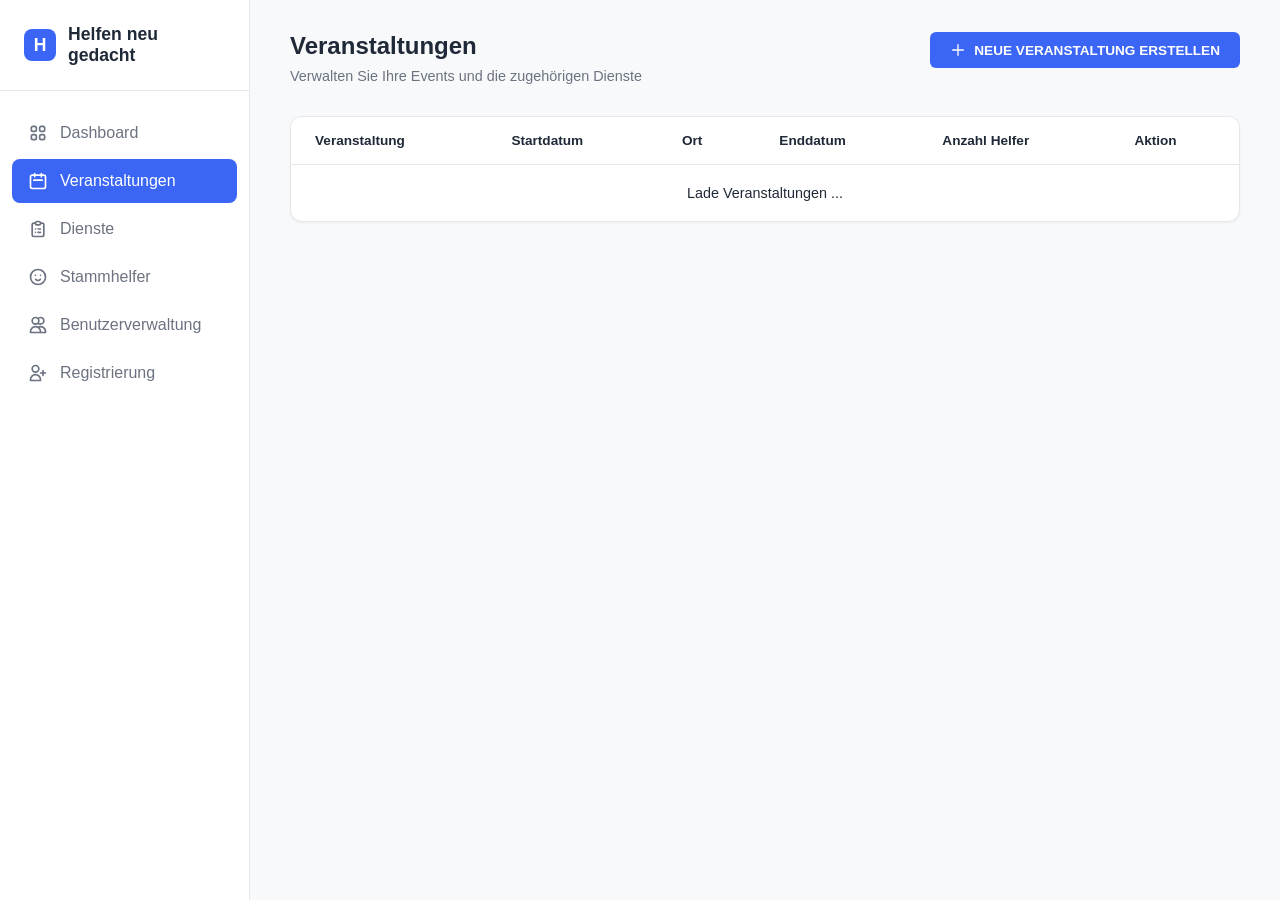
==== Frontend/entities/helpingEvents.html @ dfa7726c "feat: add html and css file for HelpingEvent" ====
<!DOCTYPE html>
<html lang="de">

<head>
    <meta charset="UTF-8">
    <meta name="viewport" content="width=device-width, initial-scale=1.0">
    <title>Veranstaltungen - Helfen neu gedacht</title>
    <link rel="stylesheet" href="../style/styles.css">
</head>

<body>

    <aside class="sidebar">
        <div class="brand">
            <div class="brand-icon">H</div>
            <div>Helfen neu<br>gedacht</div>
        </div>
        <nav class="nav-menu">
            <a href="#" class="nav-item">
                <svg fill="none" stroke="currentColor" viewBox="0 0 24 24">
                    <path stroke-linecap="round" stroke-linejoin="round" stroke-width="2"
                        d="M4 6a2 2 0 012-2h2a2 2 0 012 2v2a2 2 0 01-2 2H6a2 2 0 01-2-2V6zM14 6a2 2 0 012-2h2a2 2 0 012 2v2a2 2 0 01-2 2h-2a2 2 0 01-2-2V6zM4 16a2 2 0 012-2h2a2 2 0 012 2v2a2 2 0 01-2 2H6a2 2 0 01-2-2v-2zM14 16a2 2 0 012-2h2a2 2 0 012 2v2a2 2 0 01-2 2h-2a2 2 0 01-2-2v-2z">
                    </path>
                </svg>
                Dashboard
            </a>
            <a href="#" class="nav-item active">
                <svg fill="none" stroke="currentColor" viewBox="0 0 24 24">
                    <path stroke-linecap="round" stroke-linejoin="round" stroke-width="2"
                        d="M8 7V3m8 4V3m-9 8h10M5 21h14a2 2 0 002-2V7a2 2 0 00-2-2H5a2 2 0 00-2 2v12a2 2 0 002 2z">
                    </path>
                </svg>
                Veranstaltungen
            </a>
            <a href="#" class="nav-item">
                <svg fill="none" stroke="currentColor" viewBox="0 0 24 24">
                    <path stroke-linecap="round" stroke-linejoin="round" stroke-width="2"
                        d="M9 5H7a2 2 0 00-2 2v12a2 2 0 002 2h10a2 2 0 002-2V7a2 2 0 00-2-2h-2M9 5a2 2 0 002 2h2a2 2 0 002-2M9 5a2 2 0 012-2h2a2 2 0 012 2m-3 7h3m-3 4h3m-6-4h.01M9 16h.01">
                    </path>
                </svg>
                Dienste
            </a>
            <a href="#" class="nav-item">
                <svg fill="none" stroke="currentColor" viewBox="0 0 24 24">
                    <path stroke-linecap="round" stroke-linejoin="round" stroke-width="2"
                        d="M14.828 14.828a4 4 0 01-5.656 0M9 10h.01M15 10h.01M21 12a9 9 0 11-18 0 9 9 0 0118 0z"></path>
                </svg>
                Stammhelfer
            </a>
            <a href="#" class="nav-item">
                <svg fill="none" stroke="currentColor" viewBox="0 0 24 24">
                    <path stroke-linecap="round" stroke-linejoin="round" stroke-width="2"
                        d="M12 4.354a4 4 0 110 5.292M15 21H3v-1a6 6 0 0112 0v1zm0 0h6v-1a6 6 0 00-9-5.197M13 7a4 4 0 11-8 0 4 4 0 018 0z">
                    </path>
                </svg>
                Benutzerverwaltung
            </a>
            <a href="#" class="nav-item">
                <svg fill="none" stroke="currentColor" viewBox="0 0 24 24">
                    <path stroke-linecap="round" stroke-linejoin="round" stroke-width="2"
                        d="M18 9v3m0 0v3m0-3h3m-3 0h-3m-2-5a4 4 0 11-8 0 4 4 0 018 0zM3 20a6 6 0 0112 0v1H3v-1z"></path>
                </svg>
                Registrierung
            </a>
        </nav>
    </aside>

    <main class="main-content">
        <header class="page-header">
            <div class="page-title">
                <h1>Veranstaltungen</h1>
                <p>Verwalten Sie Ihre Events und die zugehörigen Dienste</p>
            </div>
            <button class="btn-primary" id="showFormBtn">
                <svg width="16" height="16" fill="none" stroke="currentColor" viewBox="0 0 24 24">
                    <path stroke-linecap="round" stroke-linejoin="round" stroke-width="2" d="M12 4v16m8-8H4"></path>
                </svg>
                NEUE VERANSTALTUNG ERSTELLEN
            </button>
        </header>

        <form id="createEventForm" class="form-container" style="display: none; max-width: 500px;">
            <input type="text" id="eventTitle" placeholder="Veranstaltungs-Titel" required>
            <textarea id="eventDescription" placeholder="Beschreibung" rows="3" required></textarea>
            <input type="text" id="eventLocation" placeholder="Ort" required>
            <label>Start: <input type="datetime-local" id="eventStartDate" required></label>
            <label>Ende: <input type="datetime-local" id="eventEndDate" required></label>
            <label>Organisations-ID: <input type="number" id="eventOrganizationId" value="1" required></label>
            <div style="display: flex; gap: 10px; margin-top: 15px;">
                <button type="submit" class="btn-primary">In Datenbank Speichern</button>
                <button type="button" id="cancelFormBtn"
                    style="padding: 10px 20px; border-radius: 6px; border: 1px solid #e5e7eb; background: white; cursor: pointer; font-weight: 500;">Abbrechen</button>
            </div>
        </form>

        <div class="table-container">
            <table>
                <thead>
                    <tr>
                        <th>Veranstaltung</th>
                        <th>Startdatum</th>
                        <th>Ort</th>
                        <th>Enddatum</th>
                        <th>Anzahl Helfer</th>
                        <th>Aktion</th>
                    </tr>
                </thead>
                <tbody>
                    <tr>
                        <td colspan="6" style="text-align: center; padding: 20px;">Lade Veranstaltungen ...</td>
                    </tr>
                </tbody>
            </table>
        </div>
    </main>

    <script>
        function loadEventDetails(eventId) {
            // Verhindert, dass der # Link die Seite nach oben springen lässt
            if (event) event.preventDefault();
            const detailUrl = `http://localhost:5062/api/events/${eventId}`;

            fetch(detailUrl)
                .then(response => {
                    if (!response.ok) throw new Error('Details konnten nicht geladen werden');
                    return response.json();
                })
                .then(eventDetails => {
                    console.log('Detail-Daten aus der API:', eventDetails);
                    alert(`Erfolgreich geladen!\nTitel: ${eventDetails.title}\nBeschreibung: ${eventDetails.description}\nOrt: ${eventDetails.location}`);
                })
                .catch(error => {
                    console.error('Fehler beim Abrufen der Details:', error);
                    alert('Fehler beim Abrufen der Details für ID: ' + eventId);
                });
        }

        document.addEventListener('DOMContentLoaded', () => {

            const apiUrl = 'http://localhost:5062/api/events';
            const tableBody = document.querySelector('tbody');

            // --- Logik für das Erstellen einer neuen Veranstaltung (POST) ---
            const showFormBtn = document.getElementById('showFormBtn');
            const cancelFormBtn = document.getElementById('cancelFormBtn');
            const createEventForm = document.getElementById('createEventForm');

            // Formular einblenden
            showFormBtn.addEventListener('click', () => {
                createEventForm.style.display = 'block';
                showFormBtn.style.display = 'none';
            });

            // Formular ausblenden
            cancelFormBtn.addEventListener('click', () => {
                createEventForm.style.display = 'none';
                showFormBtn.style.display = 'block';
                createEventForm.reset();
            });

            // Beim Absenden des Formulars Daten per API speichern
            createEventForm.addEventListener('submit', (e) => {
                e.preventDefault(); // Verhindert das Neuladen der Seite durch HTML

                // Wir sammeln die Daten aus den Input-Feldern zusammen, angepasst an das Swagger/API-Format
                const newEvent = {
                    id: 0, // 0 als Erkennungszeichen für 'Neuanlage'
                    title: document.getElementById('eventTitle').value,
                    description: document.getElementById('eventDescription').value,
                    location: document.getElementById('eventLocation').value,
                    startDate: new Date(document.getElementById('eventStartDate').value).toISOString(),
                    endDate: new Date(document.getElementById('eventEndDate').value).toISOString(),
                    organizationId: parseInt(document.getElementById('eventOrganizationId').value, 10)
                };

                // POST Request an dein C#-Backend, um es in der Docker-Datenbank zu speichern
                fetch(apiUrl, {
                    method: 'POST',
                    headers: { 'Content-Type': 'application/json' },
                    body: JSON.stringify(newEvent)
                })
                    .then(response => {
                        if (!response.ok) throw new Error('Fehler beim Speichern');
                        return response.json(); // Oder response.text(), falls Backend kein JSON liefert
                    })
                    .then(savedEvent => {
                        alert('Veranstaltung erfolgreich in der Datenbank gespeichert!');

                        // Formular aufräumen
                        createEventForm.reset();
                        createEventForm.style.display = 'none';
                        showFormBtn.style.display = 'block';

                        // Damit das neue Event in der Liste auftaucht, laden wir die Seite einmal neu
                        location.reload();
                    })
                    .catch(error => {
                        console.error('Speichern fehlgeschlagen:', error);
                        alert('Datenbank-Speicherung fehlgeschlagen. Läuft die API?');
                    });
            });

            // Logik für das Abrufen der Liste (GET) ---

            fetch(apiUrl)
                .then(response => {
                    if (!response.ok) throw new Error('Netzwerk-Antwort war nicht ok');
                    return response.json();
                })
                .then(events => {
                    tableBody.innerHTML = '';

                    events.forEach(event => {
                        const tr = document.createElement('tr');

                        tr.innerHTML = `
                            <td>
                                <div class="event-cell">
                                    <div class="event-icon"></div>
                                    <span>${event.title}</span>
                                </div>
                            </td>
                            <td>${new Date(event.startDate).toLocaleDateString('de-DE')}</td>
                            <td>
                                <div class="location-cell">
                                    <svg fill="none" stroke="currentColor" viewBox="0 0 24 24"><path stroke-linecap="round" stroke-linejoin="round" stroke-width="2" d="M17.657 16.657L13.414 20.9a1.998 1.998 0 01-2.827 0l-4.244-4.243a8 8 0 1111.314 0z"></path><path stroke-linecap="round" stroke-linejoin="round" stroke-width="2" d="M15 11a3 3 0 11-6 0 3 3 0 016 0z"></path></svg>
                                    ${event.location}
                                </div>
                            </td>
                            <td>${new Date(event.endDate).toLocaleDateString('de-DE')}</td>
                            <td><span style="color: var(--text-muted); font-size: 0.8rem;">#${event.id}</span></td>
                            <td><a href="#" onclick="loadEventDetails(${event.id})" class="action-link">Details ansehen &rarr;</a></td>
                        `;

                        tableBody.appendChild(tr);
                    });
                })
                .catch(error => console.error('Fehler beim Laden der Veranstaltungen:', error));
        });
    </script>
</body>

</html>
---- Frontend/style/styles.css ----
:root {
    --primary-color: #3b66f5;
    --primary-hover: #3256d4;
    --sidebar-width: 250px;
    --bg-color: #f8f9fa;
    --text-main: #1f2937;
    --text-muted: #6b7280;
    --border-color: #e5e7eb;
    --white: #ffffff;
}

* {
    margin: 0;
    padding: 0;
    box-sizing: border-box;
    font-family: 'Inter', sans-serif;
}

body {
    background-color: var(--bg-color);
    color: var(--text-main);
    display: flex;
    min-height: 100vh;
}

/* Sidebar Styling */
.sidebar {
    width: var(--sidebar-width);
    background-color: var(--white);
    border-right: 1px solid var(--border-color);
    display: flex;
    flex-direction: column;
    position: fixed;
    height: 100vh;
    left: 0;
    top: 0;
}

.brand {
    padding: 24px;
    display: flex;
    align-items: center;
    gap: 12px;
    font-size: 1.1rem;
    font-weight: 600;
    border-bottom: 1px solid var(--border-color);
}

.brand-icon {
    width: 32px;
    height: 32px;
    background-color: var(--primary-color);
    color: white;
    border-radius: 8px;
    display: flex;
    align-items: center;
    justify-content: center;
    font-weight: 700;
}

.nav-menu {
    padding: 20px 12px;
    display: flex;
    flex-direction: column;
    gap: 4px;
}

.nav-item {
    display: flex;
    align-items: center;
    padding: 12px 16px;
    border-radius: 8px;
    color: var(--text-muted);
    text-decoration: none;
    font-weight: 500;
    transition: all 0.2s;
    gap: 12px;
}

.nav-item:hover {
    background-color: var(--bg-color);
    color: var(--text-main);
}

.nav-item.active {
    background-color: var(--primary-color);
    color: var(--white);
}

.nav-item svg {
    width: 20px;
    height: 20px;
}

/* Main Content Styling */
.main-content {
    margin-left: var(--sidebar-width);
    flex: 1;
    padding: 32px 40px;
}

.page-header {
    display: flex;
    justify-content: space-between;
    align-items: flex-start;
    margin-bottom: 32px;
}

.page-title h1 {
    font-size: 1.5rem;
    font-weight: 600;
    margin-bottom: 8px;
}

.page-title p {
    color: var(--text-muted);
    font-size: 0.9rem;
}

.btn-primary {
    background-color: var(--primary-color);
    color: var(--white);
    border: none;
    padding: 10px 20px;
    border-radius: 6px;
    font-weight: 600;
    font-size: 0.85rem;
    display: flex;
    align-items: center;
    gap: 8px;
    cursor: pointer;
    transition: background-color 0.2s;
}

.btn-primary:hover {
    background-color: var(--primary-hover);
}

/* Form Styling */
.form-container {
    background: var(--white);
    padding: 24px;
    border-radius: 12px;
    box-shadow: 0 1px 3px rgba(0, 0, 0, 0.05);
    border: 1px solid var(--border-color);
    margin-bottom: 32px;
}

.form-container input,
.form-container textarea {
    padding: 10px;
    border: 1px solid var(--border-color);
    border-radius: 6px;
    width: 100%;
    font-size: 0.9rem;
    margin-bottom: 12px;
}

.form-container label {
    font-size: 0.9rem;
    font-weight: 500;
    display: block;
    margin-bottom: 4px;
}

/* Table Styling */
.table-container {
    background: var(--white);
    border-radius: 12px;
    box-shadow: 0 1px 3px rgba(0, 0, 0, 0.05);
    border: 1px solid var(--border-color);
    overflow: hidden;
}

table {
    width: 100%;
    border-collapse: collapse;
    text-align: left;
}

th {
    padding: 16px 24px;
    font-size: 0.85rem;
    font-weight: 600;
    color: var(--text-main);
    border-bottom: 1px solid var(--border-color);
    background-color: var(--white);
}

td {
    padding: 16px 24px;
    font-size: 0.9rem;
    border-bottom: 1px solid var(--border-color);
    vertical-align: middle;
}

tbody tr:last-child td {
    border-bottom: none;
}

tbody tr:hover {
    background-color: var(--bg-color);
}

.event-cell {
    display: flex;
    align-items: center;
    gap: 12px;
}

.event-icon {
    width: 32px;
    height: 32px;
    background-color: var(--primary-color);
    border-radius: 8px;
}

.location-cell {
    color: var(--text-muted);
    display: flex;
    align-items: center;
    gap: 6px;
}

.location-cell svg {
    width: 16px;
    height: 16px;
}

.action-link {
    color: var(--primary-color);
    text-decoration: none;
    font-size: 0.85rem;
    font-weight: 500;
}

.action-link:hover {
    text-decoration: underline;
}
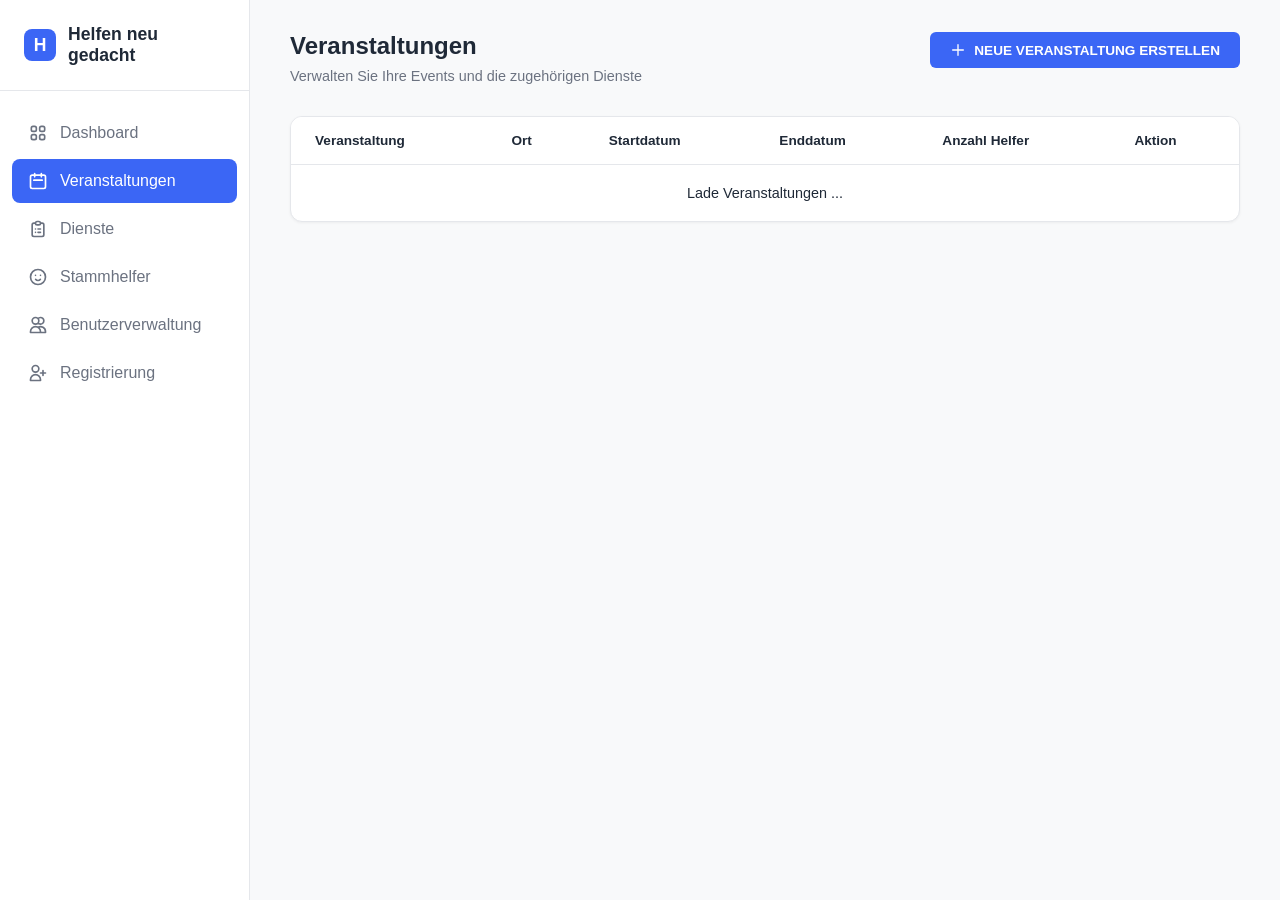
==== commit 865d6c48: "Erweiterungen HTML und CSS HelpingEvent" ====
--- a/Frontend/entities/helpingEvents.html
+++ b/Frontend/entities/helpingEvents.html
@@ -98,8 +98,8 @@
                 <thead>
                     <tr>
                         <th>Veranstaltung</th>
+                        <th>Ort</th>
                         <th>Startdatum</th>
-                        <th>Ort</th>
                         <th>Enddatum</th>
                         <th>Anzahl Helfer</th>
                         <th>Aktion</th>
@@ -114,11 +114,64 @@
         </div>
     </main>
 
+    <!-- Event Details Modal -->
+    <div class="modal-overlay" id="eventDetailsModal">
+        <div class="modal-content">
+            <div class="modal-header">
+                <div class="modal-header-top">
+                    <h2 id="modalEventTitle">Lade Event...</h2>
+                    <button class="modal-close-btn" id="closeModalBtn">
+                        <svg width="24" height="24" fill="none" stroke="currentColor" viewBox="0 0 24 24"><path stroke-linecap="round" stroke-linejoin="round" stroke-width="2" d="M6 18L18 6M6 6l12 12"></path></svg>
+                    </button>
+                </div>
+                <div class="modal-header-info">
+                    <div class="modal-info-item">
+                        <svg width="18" height="18" fill="none" stroke="currentColor" viewBox="0 0 24 24"><path stroke-linecap="round" stroke-linejoin="round" stroke-width="2" d="M8 7V3m8 4V3m-9 8h10M5 21h14a2 2 0 002-2V7a2 2 0 00-2-2H5a2 2 0 00-2 2v12a2 2 0 002 2z"></path></svg>
+                        <span id="modalEventDate"></span>
+                    </div>
+                    <div class="modal-info-item">
+                        <svg width="18" height="18" fill="none" stroke="currentColor" viewBox="0 0 24 24"><path stroke-linecap="round" stroke-linejoin="round" stroke-width="2" d="M17.657 16.657L13.414 20.9a1.998 1.998 0 01-2.827 0l-4.244-4.243a8 8 0 1111.314 0z"></path><path stroke-linecap="round" stroke-linejoin="round" stroke-width="2" d="M15 11a3 3 0 11-6 0 3 3 0 016 0z"></path></svg>
+                        <span id="modalEventLocation"></span>
+                    </div>
+                    <div class="modal-info-item">
+                        <svg width="18" height="18" fill="none" stroke="currentColor" viewBox="0 0 24 24"><path stroke-linecap="round" stroke-linejoin="round" stroke-width="2" d="M12 4.354a4 4 0 110 5.292M15 21H3v-1a6 6 0 0112 0v1zm0 0h6v-1a6 6 0 00-9-5.197M13 7a4 4 0 11-8 0 4 4 0 018 0z"></path></svg>
+                        <span id="modalEventHelpers">--/-- Helfer</span>
+                    </div>
+                </div>
+            </div>
+            <div class="modal-body">
+                <div class="modal-section-header">
+                    <h3 class="modal-section-title">Dienste</h3>
+                    <button class="btn-primary" style="padding: 8px 16px; font-size: 0.8rem;">
+                        <svg width="14" height="14" fill="none" stroke="currentColor" viewBox="0 0 24 24"><path stroke-linecap="round" stroke-linejoin="round" stroke-width="2" d="M12 4v16m8-8H4"></path></svg>
+                        NEUEN DIENST HINZUFÜGEN
+                    </button>
+                </div>
+                <div class="shift-list" id="modalShiftList">
+                    <!-- Shifts will be injected dynamically here -->
+                    <div style="text-align: center; padding: 20px; color: var(--text-muted); font-size: 0.9rem;">Lade Dienste...</div>
+                </div>
+            </div>
+        </div>
+    </div>
+
     <script>
         function loadEventDetails(eventId) {
             // Verhindert, dass der # Link die Seite nach oben springen lässt
             if (event) event.preventDefault();
-            const detailUrl = `http://localhost:5062/api/events/${eventId}`;
+            
+            const modal = document.getElementById('eventDetailsModal');
+            const shiftList = document.getElementById('modalShiftList');
+            
+            // Lade-Ansicht zeigen
+            modal.classList.add('active');
+            document.getElementById('modalEventTitle').textContent = 'Lade Event...';
+            document.getElementById('modalEventDate').textContent = '';
+            document.getElementById('modalEventLocation').textContent = '';
+            document.getElementById('modalEventHelpers').textContent = '--/-- Helfer';
+            shiftList.innerHTML = '<div style="text-align: center; padding: 20px; color: var(--text-muted);">Lade Dienste...</div>';
+
+            const detailUrl = `http://localhost:5062/api/events/${eventId}?includeShifts=true`;
 
             fetch(detailUrl)
                 .then(response => {
@@ -127,15 +180,137 @@
                 })
                 .then(eventDetails => {
                     console.log('Detail-Daten aus der API:', eventDetails);
-                    alert(`Erfolgreich geladen!\nTitel: ${eventDetails.title}\nBeschreibung: ${eventDetails.description}\nOrt: ${eventDetails.location}`);
+                    
+                    document.getElementById('modalEventTitle').textContent = eventDetails.title || 'Ohne Titel';
+                    
+                    const dateStr = new Date(eventDetails.startDate).toLocaleDateString('de-DE', {
+                        day: '2-digit', month: 'long', year: 'numeric'
+                    });
+                    document.getElementById('modalEventDate').textContent = dateStr;
+                    document.getElementById('modalEventLocation').textContent = eventDetails.location || '-';
+                    
+                    // Schichten rendern
+                    shiftList.innerHTML = '';
+                    
+                    if (eventDetails.shifts && eventDetails.shifts.length > 0) {
+                        let totalHelpersNeeded = 0;
+                        let totalHelpersCurrent = 0;
+
+                        eventDetails.shifts.forEach(shift => {
+                            // Dummy calculations for UI demonstration matching the design
+                            // Ideally these come directly from the backend shift object
+                            const helpersNeeded = 15; // Placeholder
+                            const helpersCurrent = Math.floor(Math.random() * helpersNeeded); 
+                            const percentage = helpersCurrent / helpersNeeded;
+                            
+                            totalHelpersNeeded += helpersNeeded;
+                            totalHelpersCurrent += helpersCurrent;
+
+                            let badgeClass = 'voll';
+                            let badgeText = 'Voll';
+                            if (percentage < 0.4) {
+                                badgeClass = 'kritisch';
+                                badgeText = 'Kritisch';
+                            } else if (percentage < 0.9) {
+                                badgeClass = 'warnung';
+                                badgeText = 'Warnung';
+                            }
+
+                            const shiftHtml = `
+                                <div class="shift-card">
+                                    <div class="shift-details">
+                                        <h3>${shift.name || 'Dienst'}</h3>
+                                        <div class="shift-meta">
+                                            <div class="shift-meta-item">
+                                                <svg width="14" height="14" fill="none" stroke="currentColor" viewBox="0 0 24 24"><path stroke-linecap="round" stroke-linejoin="round" stroke-width="2" d="M12 8v4l3 3m6-3a9 9 0 11-18 0 9 9 0 0118 0z"></path></svg>
+                                                08:00 - 12:00
+                                            </div>
+                                            <div class="shift-meta-item">
+                                                <svg width="14" height="14" fill="none" stroke="currentColor" viewBox="0 0 24 24"><path stroke-linecap="round" stroke-linejoin="round" stroke-width="2" d="M12 4.354a4 4 0 110 5.292M15 21H3v-1a6 6 0 0112 0v1zm0 0h6v-1a6 6 0 00-9-5.197M13 7a4 4 0 11-8 0 4 4 0 018 0z"></path></svg>
+                                                <span style="${badgeClass === 'kritisch' ? 'color: #ef4444;' : (badgeClass === 'warnung' ? 'color: #f59e0b;' : 'color: #10b981;')}">${helpersCurrent}/${helpersNeeded} Helfer</span>
+                                            </div>
+                                        </div>
+                                    </div>
+                                    <div class="shift-actions">
+                                        <div class="badge ${badgeClass}">${badgeText}</div>
+                                        <button class="action-icon">
+                                            <svg width="16" height="16" fill="none" stroke="currentColor" viewBox="0 0 24 24"><path stroke-linecap="round" stroke-linejoin="round" stroke-width="2" d="M11 5H6a2 2 0 00-2 2v11a2 2 0 002 2h11a2 2 0 002-2v-5m-1.414-9.414a2 2 0 112.828 2.828L11.828 15H9v-2.828l8.586-8.586z"></path></svg>
+                                        </button>
+                                        <button class="action-icon delete">
+                                            <svg width="16" height="16" fill="none" stroke="currentColor" viewBox="0 0 24 24"><path stroke-linecap="round" stroke-linejoin="round" stroke-width="2" d="M19 7l-.867 12.142A2 2 0 0116.138 21H7.862a2 2 0 01-1.995-1.858L5 7m5 4v6m4-6v6m1-10V4a1 1 0 00-1-1h-4a1 1 0 00-1 1v3M4 7h16"></path></svg>
+                                        </button>
+                                    </div>
+                                </div>
+                            `;
+                            shiftList.insertAdjacentHTML('beforeend', shiftHtml);
+                        });
+                        
+                        document.getElementById('modalEventHelpers').textContent = `${totalHelpersCurrent}/${totalHelpersNeeded} Helfer`;
+                    } else {
+                        // Dummy-Daten anzeigen, wenn noch keine Schichten im Backend existieren (passend zum Screenshot)
+                        shiftList.innerHTML = `
+                            <div class="shift-card">
+                                <div class="shift-details">
+                                    <h3>Aufbau Festzelt (Beispiel)</h3>
+                                    <div class="shift-meta">
+                                        <div class="shift-meta-item">
+                                            <svg width="14" height="14" fill="none" stroke="currentColor" viewBox="0 0 24 24"><path stroke-linecap="round" stroke-linejoin="round" stroke-width="2" d="M12 8v4l3 3m6-3a9 9 0 11-18 0 9 9 0 0118 0z"></path></svg>
+                                            08:00 - 12:00
+                                        </div>
+                                        <div class="shift-meta-item">
+                                            <svg width="14" height="14" fill="none" stroke="currentColor" viewBox="0 0 24 24"><path stroke-linecap="round" stroke-linejoin="round" stroke-width="2" d="M12 4.354a4 4 0 110 5.292M15 21H3v-1a6 6 0 0112 0v1zm0 0h6v-1a6 6 0 00-9-5.197M13 7a4 4 0 11-8 0 4 4 0 018 0z"></path></svg>
+                                            <span style="color: #f59e0b;">8/10 Helfer</span>
+                                        </div>
+                                    </div>
+                                </div>
+                                <div class="shift-actions">
+                                    <div class="badge warnung">Warnung</div>
+                                    <button class="action-icon"><svg width="16" height="16" fill="none" stroke="currentColor" viewBox="0 0 24 24"><path stroke-linecap="round" stroke-linejoin="round" stroke-width="2" d="M11 5H6a2 2 0 00-2 2v11a2 2 0 002 2h11a2 2 0 002-2v-5m-1.414-9.414a2 2 0 112.828 2.828L11.828 15H9v-2.828l8.586-8.586z"></path></svg></button>
+                                    <button class="action-icon delete"><svg width="16" height="16" fill="none" stroke="currentColor" viewBox="0 0 24 24"><path stroke-linecap="round" stroke-linejoin="round" stroke-width="2" d="M19 7l-.867 12.142A2 2 0 0116.138 21H7.862a2 2 0 01-1.995-1.858L5 7m5 4v6m4-6v6m1-10V4a1 1 0 00-1-1h-4a1 1 0 00-1 1v3M4 7h16"></path></svg></button>
+                                </div>
+                            </div>
+                            <div class="shift-card">
+                                <div class="shift-details">
+                                    <h3>Bar-Dienst (Beispiel)</h3>
+                                    <div class="shift-meta">
+                                        <div class="shift-meta-item">
+                                            <svg width="14" height="14" fill="none" stroke="currentColor" viewBox="0 0 24 24"><path stroke-linecap="round" stroke-linejoin="round" stroke-width="2" d="M12 8v4l3 3m6-3a9 9 0 11-18 0 9 9 0 0118 0z"></path></svg>
+                                            12:00 - 18:00
+                                        </div>
+                                        <div class="shift-meta-item">
+                                            <svg width="14" height="14" fill="none" stroke="currentColor" viewBox="0 0 24 24"><path stroke-linecap="round" stroke-linejoin="round" stroke-width="2" d="M12 4.354a4 4 0 110 5.292M15 21H3v-1a6 6 0 0112 0v1zm0 0h6v-1a6 6 0 00-9-5.197M13 7a4 4 0 11-8 0 4 4 0 018 0z"></path></svg>
+                                            <span style="color: #10b981;">15/15 Helfer</span>
+                                        </div>
+                                    </div>
+                                </div>
+                                <div class="shift-actions">
+                                    <div class="badge voll">Voll</div>
+                                    <button class="action-icon"><svg width="16" height="16" fill="none" stroke="currentColor" viewBox="0 0 24 24"><path stroke-linecap="round" stroke-linejoin="round" stroke-width="2" d="M11 5H6a2 2 0 00-2 2v11a2 2 0 002 2h11a2 2 0 002-2v-5m-1.414-9.414a2 2 0 112.828 2.828L11.828 15H9v-2.828l8.586-8.586z"></path></svg></button>
+                                    <button class="action-icon delete"><svg width="16" height="16" fill="none" stroke="currentColor" viewBox="0 0 24 24"><path stroke-linecap="round" stroke-linejoin="round" stroke-width="2" d="M19 7l-.867 12.142A2 2 0 0116.138 21H7.862a2 2 0 01-1.995-1.858L5 7m5 4v6m4-6v6m1-10V4a1 1 0 00-1-1h-4a1 1 0 00-1 1v3M4 7h16"></path></svg></button>
+                                </div>
+                            </div>
+                        `;
+                        document.getElementById('modalEventHelpers').textContent = `23/25 Helfer`;
+                    }
                 })
                 .catch(error => {
                     console.error('Fehler beim Abrufen der Details:', error);
-                    alert('Fehler beim Abrufen der Details für ID: ' + eventId);
+                    shiftList.innerHTML = `<div style="text-align: center; padding: 20px; color: #ef4444;">Fehler beim Laden: ${error.message}</div>`;
                 });
         }
 
         document.addEventListener('DOMContentLoaded', () => {
+            
+            // Modal schliessen Events
+            const eventDetailsModal = document.getElementById('eventDetailsModal');
+            document.getElementById('closeModalBtn').addEventListener('click', () => {
+                eventDetailsModal.classList.remove('active');
+            });
+            eventDetailsModal.addEventListener('click', (e) => {
+                if (e.target === eventDetailsModal) {
+                    eventDetailsModal.classList.remove('active');
+                }
+            });
 
             const apiUrl = 'http://localhost:5062/api/events';
             const tableBody = document.querySelector('tbody');
--- a/Frontend/style/styles.css
+++ b/Frontend/style/styles.css
@@ -236,4 +236,180 @@
 
 .action-link:hover {
     text-decoration: underline;
+}
+
+/* Modal Styling */
+.modal-overlay {
+    position: fixed;
+    top: 0;
+    left: 0;
+    width: 100vw;
+    height: 100vh;
+    background-color: rgba(0, 0, 0, 0.4);
+    display: flex;
+    justify-content: center;
+    align-items: center;
+    z-index: 1000;
+    opacity: 0;
+    visibility: hidden;
+    transition: opacity 0.2s, visibility 0.2s;
+}
+
+.modal-overlay.active {
+    opacity: 1;
+    visibility: visible;
+}
+
+.modal-content {
+    background-color: var(--white);
+    border-radius: 12px;
+    width: 90%;
+    max-width: 800px;
+    max-height: 90vh;
+    box-shadow: 0 10px 25px rgba(0, 0, 0, 0.1);
+    display: flex;
+    flex-direction: column;
+}
+
+.modal-header {
+    padding: 24px;
+    border-bottom: 1px solid var(--border-color);
+}
+
+.modal-header-top {
+    display: flex;
+    justify-content: space-between;
+    align-items: center;
+    margin-bottom: 12px;
+}
+
+.modal-header-top h2 {
+    font-size: 1.25rem;
+    font-weight: 600;
+}
+
+.modal-close-btn {
+    background: none;
+    border: none;
+    cursor: pointer;
+    color: var(--text-muted);
+    display: flex;
+    align-items: center;
+    justify-content: center;
+}
+
+.modal-close-btn:hover {
+    color: var(--text-main);
+}
+
+.modal-header-info {
+    display: flex;
+    gap: 24px;
+    color: var(--text-muted);
+    font-size: 0.9rem;
+}
+
+.modal-info-item {
+    display: flex;
+    align-items: center;
+    gap: 8px;
+}
+
+.modal-body {
+    padding: 24px;
+    overflow-y: auto;
+}
+
+.modal-section-header {
+    display: flex;
+    justify-content: space-between;
+    align-items: center;
+    margin-bottom: 20px;
+}
+
+.modal-section-title {
+    font-weight: 500;
+    font-size: 1rem;
+    color: var(--text-main);
+}
+
+.shift-list {
+    display: flex;
+    flex-direction: column;
+    gap: 12px;
+}
+
+.shift-card {
+    background-color: var(--bg-color);
+    border-radius: 8px;
+    padding: 16px 20px;
+    display: flex;
+    justify-content: space-between;
+    align-items: center;
+}
+
+.shift-details h3 {
+    font-size: 0.95rem;
+    font-weight: 500;
+    margin-bottom: 8px;
+}
+
+.shift-meta {
+    display: flex;
+    gap: 24px;
+    color: var(--text-muted);
+    font-size: 0.85rem;
+}
+
+.shift-meta-item {
+    display: flex;
+    align-items: center;
+    gap: 6px;
+}
+
+.shift-actions {
+    display: flex;
+    align-items: center;
+    gap: 16px;
+}
+
+.badge {
+    padding: 4px 12px;
+    border-radius: 20px;
+    font-size: 0.8rem;
+    font-weight: 500;
+}
+
+.badge.warnung {
+    background-color: #fff4e5;
+    color: #f59e0b;
+}
+
+.badge.voll {
+    background-color: #e6f4ea;
+    color: #10b981;
+}
+
+.badge.kritisch {
+    background-color: #fce8e8;
+    color: #ef4444;
+}
+
+.action-icon {
+    background: none;
+    border: none;
+    cursor: pointer;
+    color: var(--text-muted);
+    display: flex;
+    align-items: center;
+    justify-content: center;
+    transition: color 0.2s;
+}
+
+.action-icon:hover {
+    color: var(--text-main);
+}
+
+.action-icon.delete:hover {
+    color: #ef4444;
 }
